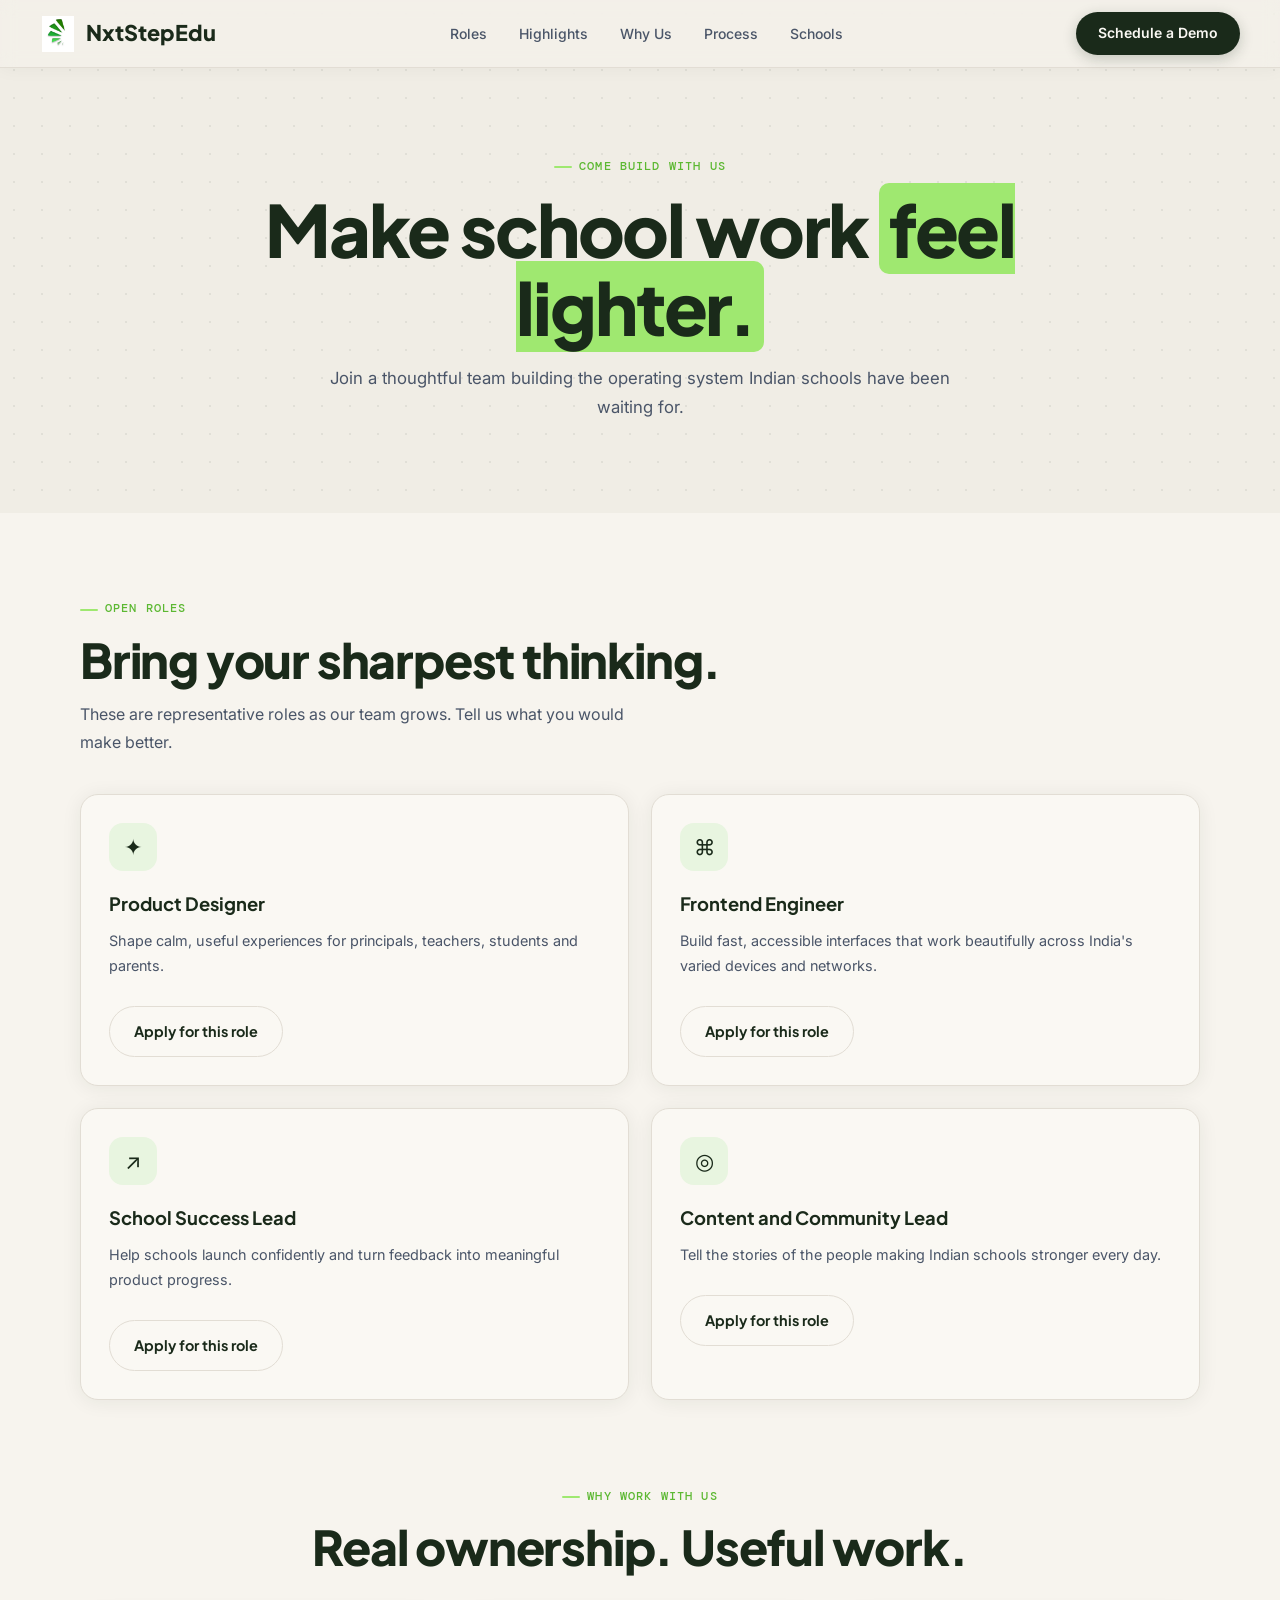
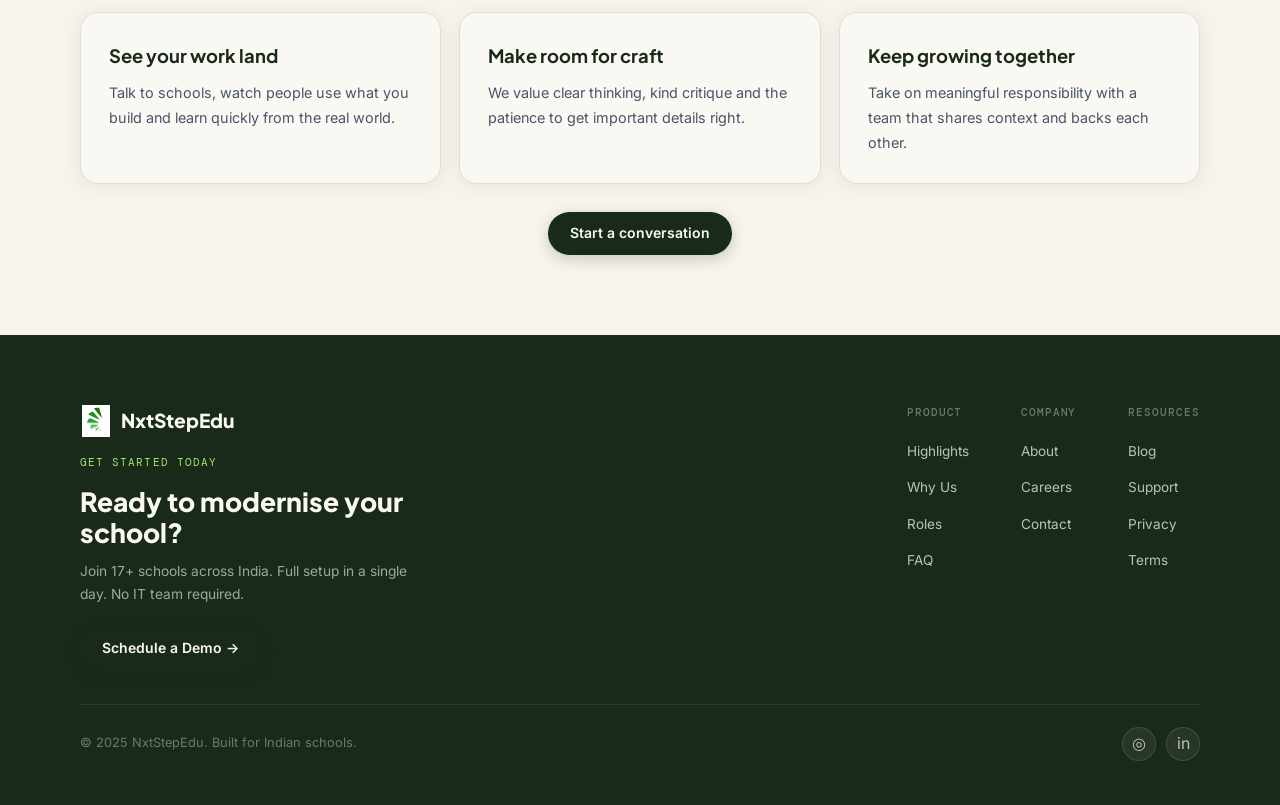
==== landing_page/careers.html @ 78afd1f9 "Add NxtStepEdu site pages" ====
<!doctype html><html lang="en"><head><meta charset="UTF-8"><meta name="viewport" content="width=device-width, initial-scale=1.0"><title>Careers at NxtStepEdu</title><link rel="preconnect" href="https://fonts.googleapis.com"><link rel="preconnect" href="https://fonts.gstatic.com" crossorigin><link href="https://fonts.googleapis.com/css2?family=Plus+Jakarta+Sans:wght@400;500;600;700;800&family=Inter:wght@400;500;600&family=DM+Mono:wght@400;500&display=swap" rel="stylesheet"><link rel="stylesheet" href="site.css"></head><body>
<nav id="nav"><a class="logo" href="index.html"><div class="logo-mark"><img src="brochure/nxtstepedu_logo.png" alt=""></div>NxtStepEdu</a><ul class="nav-links"><li><a href="index.html#roles">Roles</a></li><li><a href="index.html#wow">Highlights</a></li><li><a href="index.html#features">Why Us</a></li><li><a href="index.html#how">Process</a></li><li><a href="index.html#schools">Schools</a></li></ul><div class="nav-right"><a class="btn-primary" href="contact.html#contact-form">Schedule a Demo</a></div><button class="ham" id="ham" aria-label="Menu"><span></span><span></span><span></span></button></nav><div class="mob-menu" id="mob"><a href="index.html#roles">Roles</a><a href="index.html#wow">Highlights</a><a href="index.html#features">Why Us</a><a href="index.html#how">Process</a><a href="index.html#schools">Schools</a><a class="btn-primary" href="contact.html#contact-form">Schedule a Demo</a></div>
<header class="page-hero"><div class="hero-inner"><div class="eyebrow">Come build with us</div><h1 class="page-title">Make school work <em>feel lighter.</em></h1><p class="page-sub">Join a thoughtful team building the operating system Indian schools have been waiting for.</p></div></header><main><section class="section"><div class="section-head"><div class="eyebrow">Open roles</div><h2 class="section-title">Bring your sharpest thinking.</h2><p class="section-sub">These are representative roles as our team grows. Tell us what you would make better.</p></div><div class="grid-2"><article class="card"><div class="icon-box">✦</div><h3>Product Designer</h3><p>Shape calm, useful experiences for principals, teachers, students and parents.</p><div class="actions"><a class="btn-outline" href="contact.html?role=Product%20Designer#contact-form">Apply for this role</a></div></article><article class="card"><div class="icon-box">⌘</div><h3>Frontend Engineer</h3><p>Build fast, accessible interfaces that work beautifully across India's varied devices and networks.</p><div class="actions"><a class="btn-outline" href="contact.html?role=Frontend%20Engineer#contact-form">Apply for this role</a></div></article><article class="card"><div class="icon-box">↗</div><h3>School Success Lead</h3><p>Help schools launch confidently and turn feedback into meaningful product progress.</p><div class="actions"><a class="btn-outline" href="contact.html?role=School%20Success%20Lead#contact-form">Apply for this role</a></div></article><article class="card"><div class="icon-box">◎</div><h3>Content and Community Lead</h3><p>Tell the stories of the people making Indian schools stronger every day.</p><div class="actions"><a class="btn-outline" href="contact.html?role=Content%20and%20Community%20Lead#contact-form">Apply for this role</a></div></article></div></section><section class="section" style="padding-top:0"><div class="section-head center"><div class="eyebrow">Why work with us</div><h2 class="section-title">Real ownership. Useful work.</h2></div><div class="grid-3"><div class="card"><h3>See your work land</h3><p>Talk to schools, watch people use what you build and learn quickly from the real world.</p></div><div class="card"><h3>Make room for craft</h3><p>We value clear thinking, kind critique and the patience to get important details right.</p></div><div class="card"><h3>Keep growing together</h3><p>Take on meaningful responsibility with a team that shares context and backs each other.</p></div></div><div class="actions" style="justify-content:center"><a class="btn-primary" href="contact.html#contact-form">Start a conversation</a></div></section></main>
<footer><div class="footer-wrap"><div class="footer-top"><div class="footer-brand"><div class="footer-logo"><div class="footer-logo-mark"><img src="brochure/nxtstepedu_logo.png" alt=""></div>NxtStepEdu</div><div class="cta-badge">GET STARTED TODAY</div><h2 class="footer-brand-title d">Ready to modernise your school?</h2><p class="footer-brand-sub">Join 17+ schools across India. Full setup in a single day. No IT team required.</p><a class="btn-primary" href="contact.html#contact-form">Schedule a Demo →</a></div><div class="footer-cols"><div class="footer-col"><h4>Product</h4><ul><li><a href="index.html#wow">Highlights</a></li><li><a href="index.html#features">Why Us</a></li><li><a href="index.html#roles">Roles</a></li><li><a href="support.html">FAQ</a></li></ul></div><div class="footer-col"><h4>Company</h4><ul><li><a href="about.html">About</a></li><li><a href="careers.html">Careers</a></li><li><a href="contact.html">Contact</a></li></ul></div><div class="footer-col"><h4>Resources</h4><ul><li><a href="blog.html">Blog</a></li><li><a href="support.html">Support</a></li><li><a href="privacy.html">Privacy</a></li><li><a href="terms.html">Terms</a></li></ul></div></div></div><div class="footer-divider"></div><div class="footer-bottom"><div class="footer-copy">© 2025 NxtStepEdu. Built for Indian schools.</div><div class="footer-social"><a href="https://www.instagram.com" aria-label="Instagram">◎</a><a href="https://www.linkedin.com" aria-label="LinkedIn">in</a></div></div></div></footer><script src="site.js"></script></body></html>
---- landing_page/site.css ----
*,*::before,*::after{box-sizing:border-box;margin:0;padding:0}
:root{--cream:#F7F4EE;--cream2:#F0EDE5;--green:#9FE870;--green-dark:#5CB832;--green-pale:#E8F5E0;--ink:#1A2A1A;--slate:#4A5568;--muted:#8896A5;--white:#FAF8F3;--border:#E2DDD4;--border2:#C8E8B0;--card:#FFFFFF;--radius:18px;--radius-sm:10px;--shadow:0 2px 20px rgba(26,42,26,.07);--shadow-md:0 8px 40px rgba(26,42,26,.1);--maxw:1160px}
html{scroll-behavior:smooth}body{background:var(--cream);color:var(--ink);font-family:"Inter",sans-serif;overflow-x:hidden;line-height:1.6}a{text-decoration:none;color:inherit}button{cursor:pointer;font-family:"Inter",sans-serif}img{max-width:100%}.d{font-family:"Plus Jakarta Sans",sans-serif}.mono{font-family:"DM Mono",monospace}
nav{position:fixed;top:0;left:0;right:0;z-index:100;padding:0 40px;height:68px;display:flex;align-items:center;justify-content:space-between;background:rgba(247,244,238,.45);backdrop-filter:blur(8px);-webkit-backdrop-filter:blur(8px);border-bottom:1px solid var(--border);box-shadow:0 2px 16px rgba(26,42,26,.04)}
.logo{font-family:"Plus Jakarta Sans",sans-serif;font-size:1.35rem;font-weight:800;display:flex;align-items:center;gap:10px}.logo-mark{width:36px;height:36px;display:flex;align-items:center;justify-content:center}.logo-mark img{width:36px;height:36px;object-fit:contain}.nav-links{display:flex;gap:32px;list-style:none}.nav-links a{color:var(--slate);font-size:.875rem;font-weight:500;position:relative}.nav-links a::after{content:"";position:absolute;bottom:-3px;left:0;right:0;height:2px;background:var(--green);border-radius:2px;transform:scaleX(0);transform-origin:left;transition:transform .25s ease}.nav-links a:hover,.nav-links a.active{color:var(--ink)}.nav-links a:hover::after,.nav-links a.active::after{transform:scaleX(1)}.nav-right{display:flex;gap:10px;align-items:center}.btn-primary{display:inline-flex;align-items:center;justify-content:center;background:var(--ink);color:var(--white);border:none;padding:10px 22px;border-radius:50px;font-size:.875rem;font-weight:600;transition:all .22s;box-shadow:0 4px 14px rgba(26,42,26,.22)}.btn-primary:hover{background:#2d4a2d;transform:translateY(-1px);box-shadow:0 6px 20px rgba(26,42,26,.3)}.ham{display:none;flex-direction:column;gap:5px;background:none;border:none;padding:4px}.ham span{width:22px;height:2px;background:var(--ink);border-radius:2px;display:block}.mob-menu{display:none;position:fixed;top:68px;left:0;right:0;background:rgba(247,244,238,.97);backdrop-filter:blur(50px);border-bottom:1px solid var(--border);padding:20px;flex-direction:column;gap:12px;z-index:99}.mob-menu.open{display:flex}.mob-menu a{color:var(--slate);font-size:.95rem;padding:8px 0;border-bottom:1px solid var(--border)}
.page-hero{position:relative;overflow:hidden;padding:150px 20px 90px;text-align:center;background:var(--cream2)}.page-hero::before{content:"";position:absolute;inset:0;background-image:radial-gradient(rgba(26,42,26,.07) 1.5px,transparent 1.5px);background-size:28px 28px}.hero-inner{max-width:820px;margin:auto;position:relative;z-index:1}.eyebrow{display:inline-flex;align-items:center;gap:7px;font-family:"DM Mono",monospace;font-size:.72rem;letter-spacing:.1em;text-transform:uppercase;color:var(--green-dark);font-weight:500;margin-bottom:14px}.eyebrow::before{content:"";width:18px;height:2px;background:var(--green);border-radius:2px}.page-title{font-family:"Plus Jakarta Sans",sans-serif;font-size:clamp(2rem,6vw,4.5rem);font-weight:800;line-height:1.08;letter-spacing:-.03em;margin-bottom:18px}.page-title em{font-style:normal;background:var(--green);padding:0 .12em;border-radius:10px}.page-sub{color:var(--slate);font-size:1.05rem;max-width:620px;margin:auto;line-height:1.75}.section{padding:80px 20px;max-width:1160px;margin:0 auto}.section-title{font-family:"Plus Jakarta Sans",sans-serif;font-size:clamp(1.75rem,5vw,3rem);font-weight:800;line-height:1.12;letter-spacing:-.025em;color:var(--ink);margin-bottom:14px}.section-sub{color:var(--slate);font-size:1rem;max-width:560px;line-height:1.75}.section-head{margin-bottom:38px}.section-head.center{text-align:center}.section-head.center .section-sub{margin:auto}.grid-2{display:grid;grid-template-columns:repeat(2,1fr);gap:22px}.grid-3{display:grid;grid-template-columns:repeat(3,1fr);gap:18px}.card{background:var(--white);border:1.5px solid var(--border);border-radius:var(--radius);padding:28px;box-shadow:var(--shadow);transition:all .25s}.card:hover{transform:translateY(-4px);border-color:var(--border2);box-shadow:var(--shadow-md)}.icon-box{width:48px;height:48px;border-radius:14px;background:var(--green-pale);display:flex;align-items:center;justify-content:center;font-size:1.35rem;margin-bottom:18px}.card h3{font-family:"Plus Jakarta Sans",sans-serif;font-size:1.15rem;margin-bottom:9px}.card p{font-size:.9rem;color:var(--slate);line-height:1.75}.stats-grid{display:grid;grid-template-columns:repeat(4,1fr);gap:16px}.stat-card{background:var(--white);border:1.5px solid var(--border);border-radius:var(--radius);padding:28px 16px;text-align:center;transition:all .3s}.stat-card:hover{transform:translateY(-4px);border-color:var(--border2);box-shadow:var(--shadow-md)}.stat-num{font-family:"Plus Jakarta Sans",sans-serif;font-size:clamp(1.8rem,4vw,2.6rem);font-weight:800;color:var(--ink);line-height:1;margin-bottom:6px}.stat-num span{color:var(--green-dark)}.stat-label{font-size:.82rem;color:var(--muted);font-weight:500}.actions{display:flex;gap:14px;flex-wrap:wrap;margin-top:28px}.btn-outline{display:inline-flex;align-items:center;justify-content:center;padding:13px 24px;border-radius:50px;font-size:.9rem;font-weight:700;background:var(--white);color:var(--ink);border:1.5px solid var(--border);font-family:"Plus Jakarta Sans",sans-serif}.btn-outline:hover{border-color:var(--green-dark)}
.form-card{max-width:720px;margin:auto}.form-group{margin-bottom:14px}.form-label{display:block;font-size:.76rem;font-weight:700;color:var(--slate);margin-bottom:6px}.form-input{width:100%;background:var(--cream);border:1.5px solid var(--border);border-radius:var(--radius-sm);padding:12px 14px;color:var(--ink);font-family:"Inter",sans-serif;font-size:.9rem}.form-input:focus{outline:none;border-color:var(--green-dark);background:var(--white)}.form-row{display:grid;grid-template-columns:1fr 1fr;gap:12px}.form-submit{width:100%;border:none;background:var(--ink);color:var(--white);padding:13px;border-radius:50px;font-weight:700;font-family:"Plus Jakarta Sans",sans-serif}.form-success{display:none;text-align:center;padding:30px}.form-success.show{display:block}.form-success h3{font-family:"Plus Jakarta Sans",sans-serif;margin:12px 0 6px}.form-success p{color:var(--slate);font-size:.9rem}.faq-list{display:flex;flex-direction:column;gap:10px;max-width:820px;margin:auto}.faq-item{background:var(--white);border:1.5px solid var(--border);border-radius:var(--radius-sm);overflow:hidden;transition:border-color .2s;box-shadow:0 2px 12px rgba(26,42,26,.06)}.faq-item.open{border-color:var(--border2)}.faq-q{padding:18px 20px;font-family:"Plus Jakarta Sans",sans-serif;font-weight:700;font-size:.92rem;display:flex;align-items:center;justify-content:space-between;gap:16px;cursor:pointer}.faq-toggle{width:25px;height:25px;border:1.5px solid var(--border);border-radius:50%;display:flex;align-items:center;justify-content:center;flex-shrink:0;font-size:1.1rem;font-weight:400;transition:all .2s}.faq-item.open .faq-toggle{background:var(--green);border-color:var(--green);transform:rotate(45deg)}.faq-ans{max-height:0;overflow:hidden;transition:max-height .3s ease}.faq-item.open .faq-ans{max-height:220px}.faq-ans-inner{padding:0 20px 18px;color:var(--slate);font-size:.88rem;line-height:1.75}
footer{background:var(--ink);color:var(--white)}.footer-wrap{padding:70px 20px 44px;max-width:1160px;margin:auto}.footer-top{display:flex;justify-content:space-between;gap:52px;flex-wrap:wrap;padding-bottom:34px}.footer-brand{max-width:340px}.footer-logo{font-family:"Plus Jakarta Sans",sans-serif;font-size:1.2rem;font-weight:800;display:flex;align-items:center;gap:9px;margin-bottom:18px}.footer-logo-mark{width:32px;height:32px;display:flex;align-items:center;justify-content:center}.footer-logo-mark img{width:32px;height:32px;object-fit:contain}.cta-badge{font-family:"DM Mono",monospace;font-size:.66rem;letter-spacing:.1em;color:var(--green);margin-bottom:14px}.footer-brand-title{font-weight:800;font-size:1.65rem;line-height:1.18;margin-bottom:12px}.footer-brand-sub{font-size:.86rem;color:#9CAA9C;line-height:1.65;margin-bottom:22px}.footer-cols{display:flex;gap:52px;flex-wrap:wrap}.footer-col h4{font-family:"DM Mono",monospace;font-size:.66rem;letter-spacing:.09em;color:#6B7A6B;text-transform:uppercase;margin-bottom:16px;font-weight:500}.footer-col ul{list-style:none;display:flex;flex-direction:column;gap:11px}.footer-col a{font-size:.85rem;color:#B8C4B4}.footer-col a:hover{color:var(--green)}.footer-divider{height:1px;background:rgba(255,255,255,.08)}.footer-bottom{display:flex;justify-content:space-between;align-items:center;padding-top:22px;flex-wrap:wrap;gap:14px}.footer-copy{font-size:.8rem;color:#6B7A6B}.footer-social{display:flex;gap:10px}.footer-social a{width:34px;height:34px;border-radius:50%;background:rgba(255,255,255,.06);border:1.5px solid rgba(255,255,255,.12);display:flex;align-items:center;justify-content:center;color:#B8C4B4}.footer-social svg{width:15px;height:15px}
@media(max-width:1024px){.nav-links{gap:20px}.section{padding:70px 20px}}@media(max-width:860px){nav{padding:0 20px}.nav-links,.nav-right{display:none}.ham{display:flex}.grid-3{grid-template-columns:repeat(2,1fr)}.stats-grid{grid-template-columns:repeat(2,1fr)}}@media(max-width:640px){.page-hero{padding:130px 20px 70px}.grid-2,.grid-3{grid-template-columns:1fr}.section{padding:58px 20px}.form-row{grid-template-columns:1fr}.footer-cols{gap:30px}.footer-top{gap:30px}}@media(prefers-reduced-motion:reduce){*{animation-duration:.01ms!important;transition-duration:.01ms!important}}
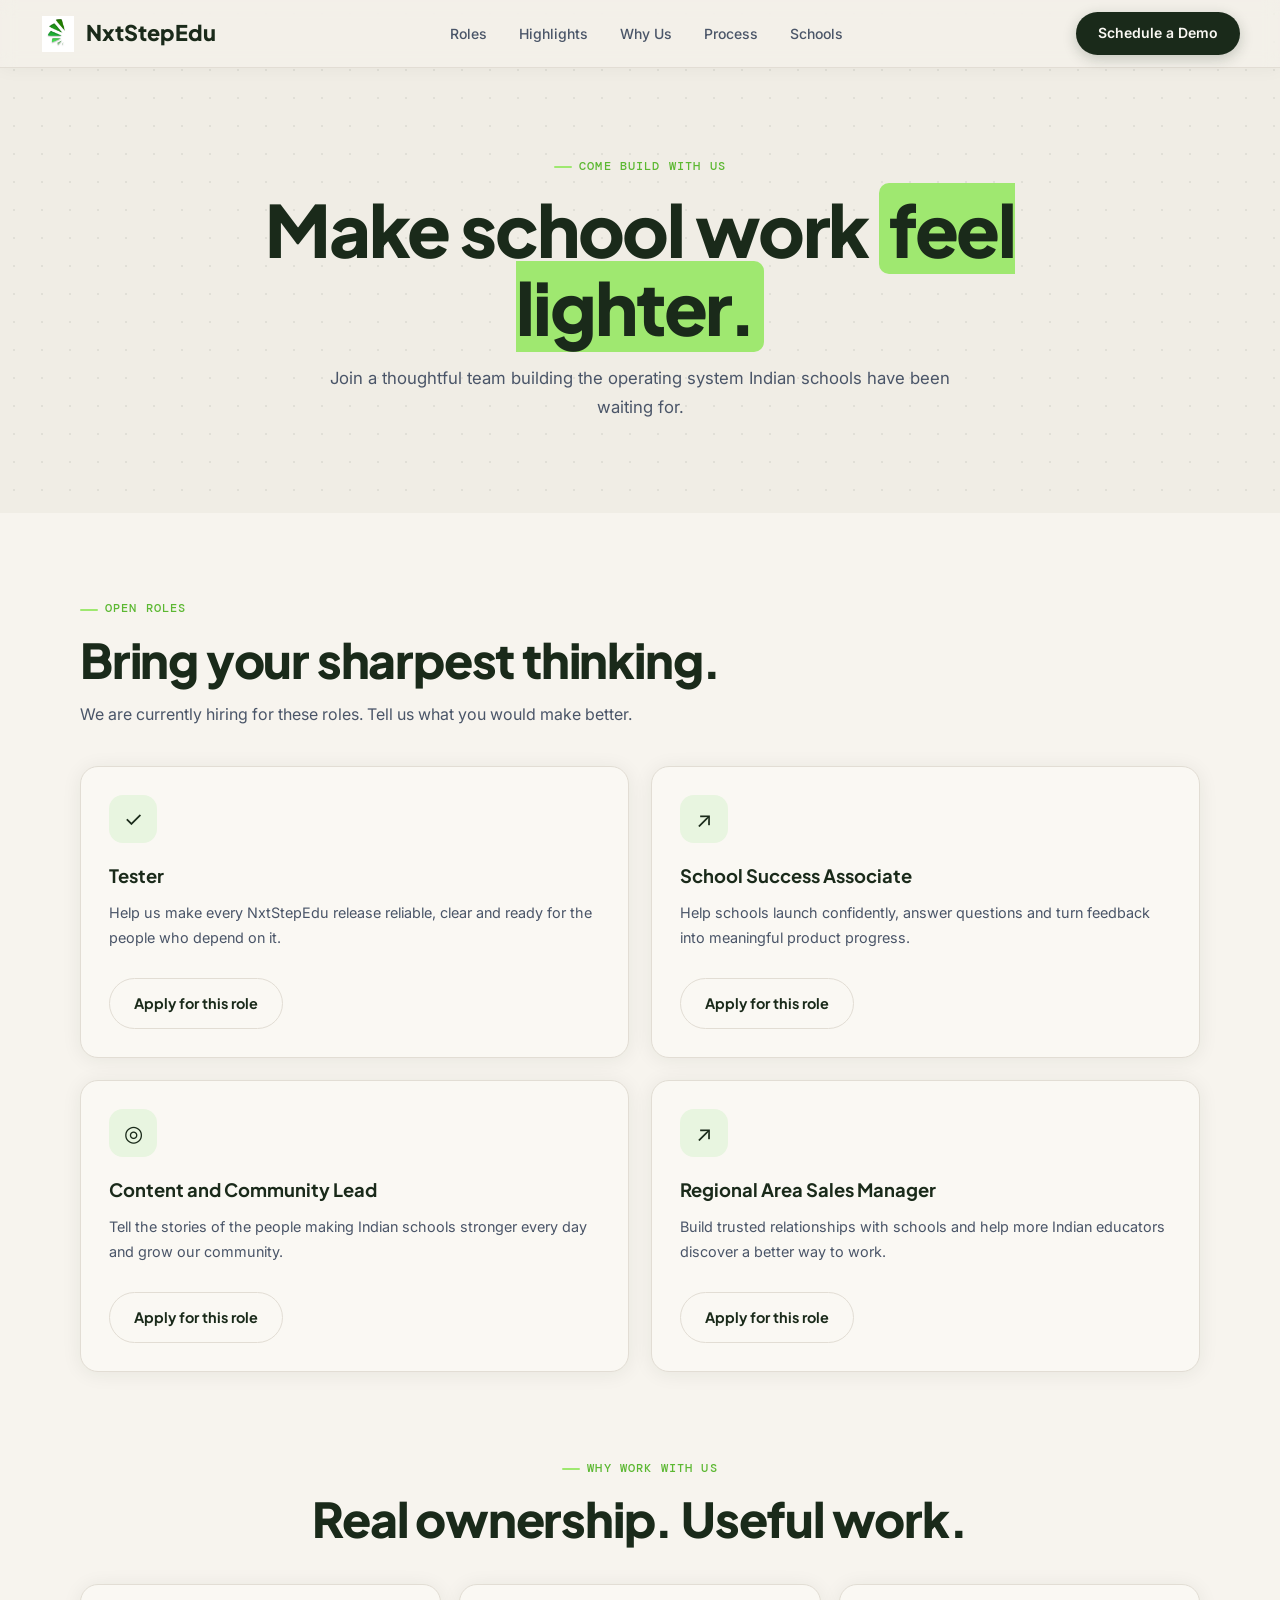
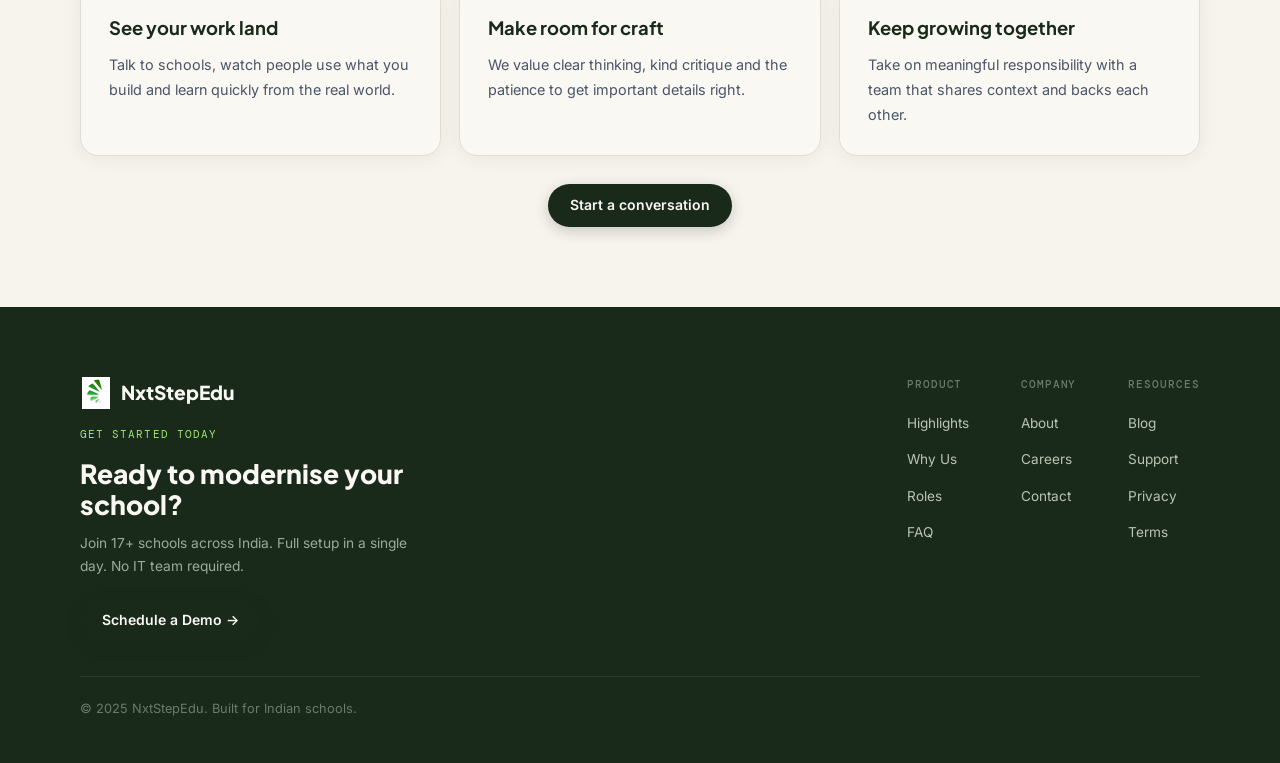
==== commit 5514d6cf: "Update careers and contact details" ====
--- a/landing_page/careers.html
+++ b/landing_page/careers.html
@@ -1,4 +1,21 @@
-<!doctype html><html lang="en"><head><meta charset="UTF-8"><meta name="viewport" content="width=device-width, initial-scale=1.0"><title>Careers at NxtStepEdu</title><link rel="preconnect" href="https://fonts.googleapis.com"><link rel="preconnect" href="https://fonts.gstatic.com" crossorigin><link href="https://fonts.googleapis.com/css2?family=Plus+Jakarta+Sans:wght@400;500;600;700;800&family=Inter:wght@400;500;600&family=DM+Mono:wght@400;500&display=swap" rel="stylesheet"><link rel="stylesheet" href="site.css"></head><body>
-<nav id="nav"><a class="logo" href="index.html"><div class="logo-mark"><img src="brochure/nxtstepedu_logo.png" alt=""></div>NxtStepEdu</a><ul class="nav-links"><li><a href="index.html#roles">Roles</a></li><li><a href="index.html#wow">Highlights</a></li><li><a href="index.html#features">Why Us</a></li><li><a href="index.html#how">Process</a></li><li><a href="index.html#schools">Schools</a></li></ul><div class="nav-right"><a class="btn-primary" href="contact.html#contact-form">Schedule a Demo</a></div><button class="ham" id="ham" aria-label="Menu"><span></span><span></span><span></span></button></nav><div class="mob-menu" id="mob"><a href="index.html#roles">Roles</a><a href="index.html#wow">Highlights</a><a href="index.html#features">Why Us</a><a href="index.html#how">Process</a><a href="index.html#schools">Schools</a><a class="btn-primary" href="contact.html#contact-form">Schedule a Demo</a></div>
-<header class="page-hero"><div class="hero-inner"><div class="eyebrow">Come build with us</div><h1 class="page-title">Make school work <em>feel lighter.</em></h1><p class="page-sub">Join a thoughtful team building the operating system Indian schools have been waiting for.</p></div></header><main><section class="section"><div class="section-head"><div class="eyebrow">Open roles</div><h2 class="section-title">Bring your sharpest thinking.</h2><p class="section-sub">These are representative roles as our team grows. Tell us what you would make better.</p></div><div class="grid-2"><article class="card"><div class="icon-box">✦</div><h3>Product Designer</h3><p>Shape calm, useful experiences for principals, teachers, students and parents.</p><div class="actions"><a class="btn-outline" href="contact.html?role=Product%20Designer#contact-form">Apply for this role</a></div></article><article class="card"><div class="icon-box">⌘</div><h3>Frontend Engineer</h3><p>Build fast, accessible interfaces that work beautifully across India's varied devices and networks.</p><div class="actions"><a class="btn-outline" href="contact.html?role=Frontend%20Engineer#contact-form">Apply for this role</a></div></article><article class="card"><div class="icon-box">↗</div><h3>School Success Lead</h3><p>Help schools launch confidently and turn feedback into meaningful product progress.</p><div class="actions"><a class="btn-outline" href="contact.html?role=School%20Success%20Lead#contact-form">Apply for this role</a></div></article><article class="card"><div class="icon-box">◎</div><h3>Content and Community Lead</h3><p>Tell the stories of the people making Indian schools stronger every day.</p><div class="actions"><a class="btn-outline" href="contact.html?role=Content%20and%20Community%20Lead#contact-form">Apply for this role</a></div></article></div></section><section class="section" style="padding-top:0"><div class="section-head center"><div class="eyebrow">Why work with us</div><h2 class="section-title">Real ownership. Useful work.</h2></div><div class="grid-3"><div class="card"><h3>See your work land</h3><p>Talk to schools, watch people use what you build and learn quickly from the real world.</p></div><div class="card"><h3>Make room for craft</h3><p>We value clear thinking, kind critique and the patience to get important details right.</p></div><div class="card"><h3>Keep growing together</h3><p>Take on meaningful responsibility with a team that shares context and backs each other.</p></div></div><div class="actions" style="justify-content:center"><a class="btn-primary" href="contact.html#contact-form">Start a conversation</a></div></section></main>
-<footer><div class="footer-wrap"><div class="footer-top"><div class="footer-brand"><div class="footer-logo"><div class="footer-logo-mark"><img src="brochure/nxtstepedu_logo.png" alt=""></div>NxtStepEdu</div><div class="cta-badge">GET STARTED TODAY</div><h2 class="footer-brand-title d">Ready to modernise your school?</h2><p class="footer-brand-sub">Join 17+ schools across India. Full setup in a single day. No IT team required.</p><a class="btn-primary" href="contact.html#contact-form">Schedule a Demo →</a></div><div class="footer-cols"><div class="footer-col"><h4>Product</h4><ul><li><a href="index.html#wow">Highlights</a></li><li><a href="index.html#features">Why Us</a></li><li><a href="index.html#roles">Roles</a></li><li><a href="support.html">FAQ</a></li></ul></div><div class="footer-col"><h4>Company</h4><ul><li><a href="about.html">About</a></li><li><a href="careers.html">Careers</a></li><li><a href="contact.html">Contact</a></li></ul></div><div class="footer-col"><h4>Resources</h4><ul><li><a href="blog.html">Blog</a></li><li><a href="support.html">Support</a></li><li><a href="privacy.html">Privacy</a></li><li><a href="terms.html">Terms</a></li></ul></div></div></div><div class="footer-divider"></div><div class="footer-bottom"><div class="footer-copy">© 2025 NxtStepEdu. Built for Indian schools.</div><div class="footer-social"><a href="https://www.instagram.com" aria-label="Instagram">◎</a><a href="https://www.linkedin.com" aria-label="LinkedIn">in</a></div></div></div></footer><script src="site.js"></script></body></html>+<!doctype html>
+<html lang="en">
+<head>
+<meta charset="UTF-8"><meta name="viewport" content="width=device-width, initial-scale=1.0">
+<title>Careers at NxtStepEdu</title>
+<link rel="preconnect" href="https://fonts.googleapis.com"><link rel="preconnect" href="https://fonts.gstatic.com" crossorigin>
+<link href="https://fonts.googleapis.com/css2?family=Plus+Jakarta+Sans:wght@400;500;600;700;800&family=Inter:wght@400;500;600&family=DM+Mono:wght@400;500&display=swap" rel="stylesheet"><link rel="stylesheet" href="site.css">
+</head>
+<body>
+<nav id="nav"><a class="logo" href="index.html"><div class="logo-mark"><img src="brochure/nxtstepedu_logo.png" alt=""></div>NxtStepEdu</a><ul class="nav-links"><li><a href="index.html#roles">Roles</a></li><li><a href="index.html#wow">Highlights</a></li><li><a href="index.html#features">Why Us</a></li><li><a href="index.html#how">Process</a></li><li><a href="index.html#schools">Schools</a></li></ul><div class="nav-right"><a class="btn-primary" href="contact.html#contact-form">Schedule a Demo</a></div><button class="ham" id="ham" aria-label="Menu"><span></span><span></span><span></span></button></nav>
+<div class="mob-menu" id="mob"><a href="index.html#roles">Roles</a><a href="index.html#wow">Highlights</a><a href="index.html#features">Why Us</a><a href="index.html#how">Process</a><a href="index.html#schools">Schools</a><a class="btn-primary" href="contact.html#contact-form">Schedule a Demo</a></div>
+<header class="page-hero"><div class="hero-inner"><div class="eyebrow">Come build with us</div><h1 class="page-title">Make school work <em>feel lighter.</em></h1><p class="page-sub">Join a thoughtful team building the operating system Indian schools have been waiting for.</p></div></header>
+<main><section class="section"><div class="section-head"><div class="eyebrow">Open roles</div><h2 class="section-title">Bring your sharpest thinking.</h2><p class="section-sub">We are currently hiring for these roles. Tell us what you would make better.</p></div><div class="grid-2">
+<article class="card"><div class="icon-box">✓</div><h3>Tester</h3><p>Help us make every NxtStepEdu release reliable, clear and ready for the people who depend on it.</p><div class="actions"><a class="btn-outline" href="contact.html?role=Tester#contact-form">Apply for this role</a></div></article>
+<article class="card"><div class="icon-box">↗</div><h3>School Success Associate</h3><p>Help schools launch confidently, answer questions and turn feedback into meaningful product progress.</p><div class="actions"><a class="btn-outline" href="contact.html?role=School%20Success%20Associate#contact-form">Apply for this role</a></div></article>
+<article class="card"><div class="icon-box">◎</div><h3>Content and Community Lead</h3><p>Tell the stories of the people making Indian schools stronger every day and grow our community.</p><div class="actions"><a class="btn-outline" href="contact.html?role=Content%20and%20Community%20Lead#contact-form">Apply for this role</a></div></article>
+<article class="card"><div class="icon-box">↗</div><h3>Regional Area Sales Manager</h3><p>Build trusted relationships with schools and help more Indian educators discover a better way to work.</p><div class="actions"><a class="btn-outline" href="contact.html?role=Regional%20Area%20Sales%20Manager#contact-form">Apply for this role</a></div></article>
+</div></section><section class="section" style="padding-top:0"><div class="section-head center"><div class="eyebrow">Why work with us</div><h2 class="section-title">Real ownership. Useful work.</h2></div><div class="grid-3"><div class="card"><h3>See your work land</h3><p>Talk to schools, watch people use what you build and learn quickly from the real world.</p></div><div class="card"><h3>Make room for craft</h3><p>We value clear thinking, kind critique and the patience to get important details right.</p></div><div class="card"><h3>Keep growing together</h3><p>Take on meaningful responsibility with a team that shares context and backs each other.</p></div></div><div class="actions" style="justify-content:center"><a class="btn-primary" href="contact.html#contact-form">Start a conversation</a></div></section></main>
+<footer><div class="footer-wrap"><div class="footer-top"><div class="footer-brand"><div class="footer-logo"><div class="footer-logo-mark"><img src="brochure/nxtstepedu_logo.png" alt=""></div>NxtStepEdu</div><div class="cta-badge">GET STARTED TODAY</div><h2 class="footer-brand-title d">Ready to modernise your school?</h2><p class="footer-brand-sub">Join 17+ schools across India. Full setup in a single day. No IT team required.</p><a class="btn-primary" href="contact.html#contact-form">Schedule a Demo →</a></div><div class="footer-cols"><div class="footer-col"><h4>Product</h4><ul><li><a href="index.html#wow">Highlights</a></li><li><a href="index.html#features">Why Us</a></li><li><a href="index.html#roles">Roles</a></li><li><a href="support.html">FAQ</a></li></ul></div><div class="footer-col"><h4>Company</h4><ul><li><a href="about.html">About</a></li><li><a href="careers.html">Careers</a></li><li><a href="contact.html">Contact</a></li></ul></div><div class="footer-col"><h4>Resources</h4><ul><li><a href="blog.html">Blog</a></li><li><a href="support.html">Support</a></li><li><a href="privacy.html">Privacy</a></li><li><a href="terms.html">Terms</a></li></ul></div></div></div><div class="footer-divider"></div><div class="footer-bottom"><div class="footer-copy">© 2025 NxtStepEdu. Built for Indian schools.</div></div></div></footer><script src="site.js"></script>
+</body>
+</html>
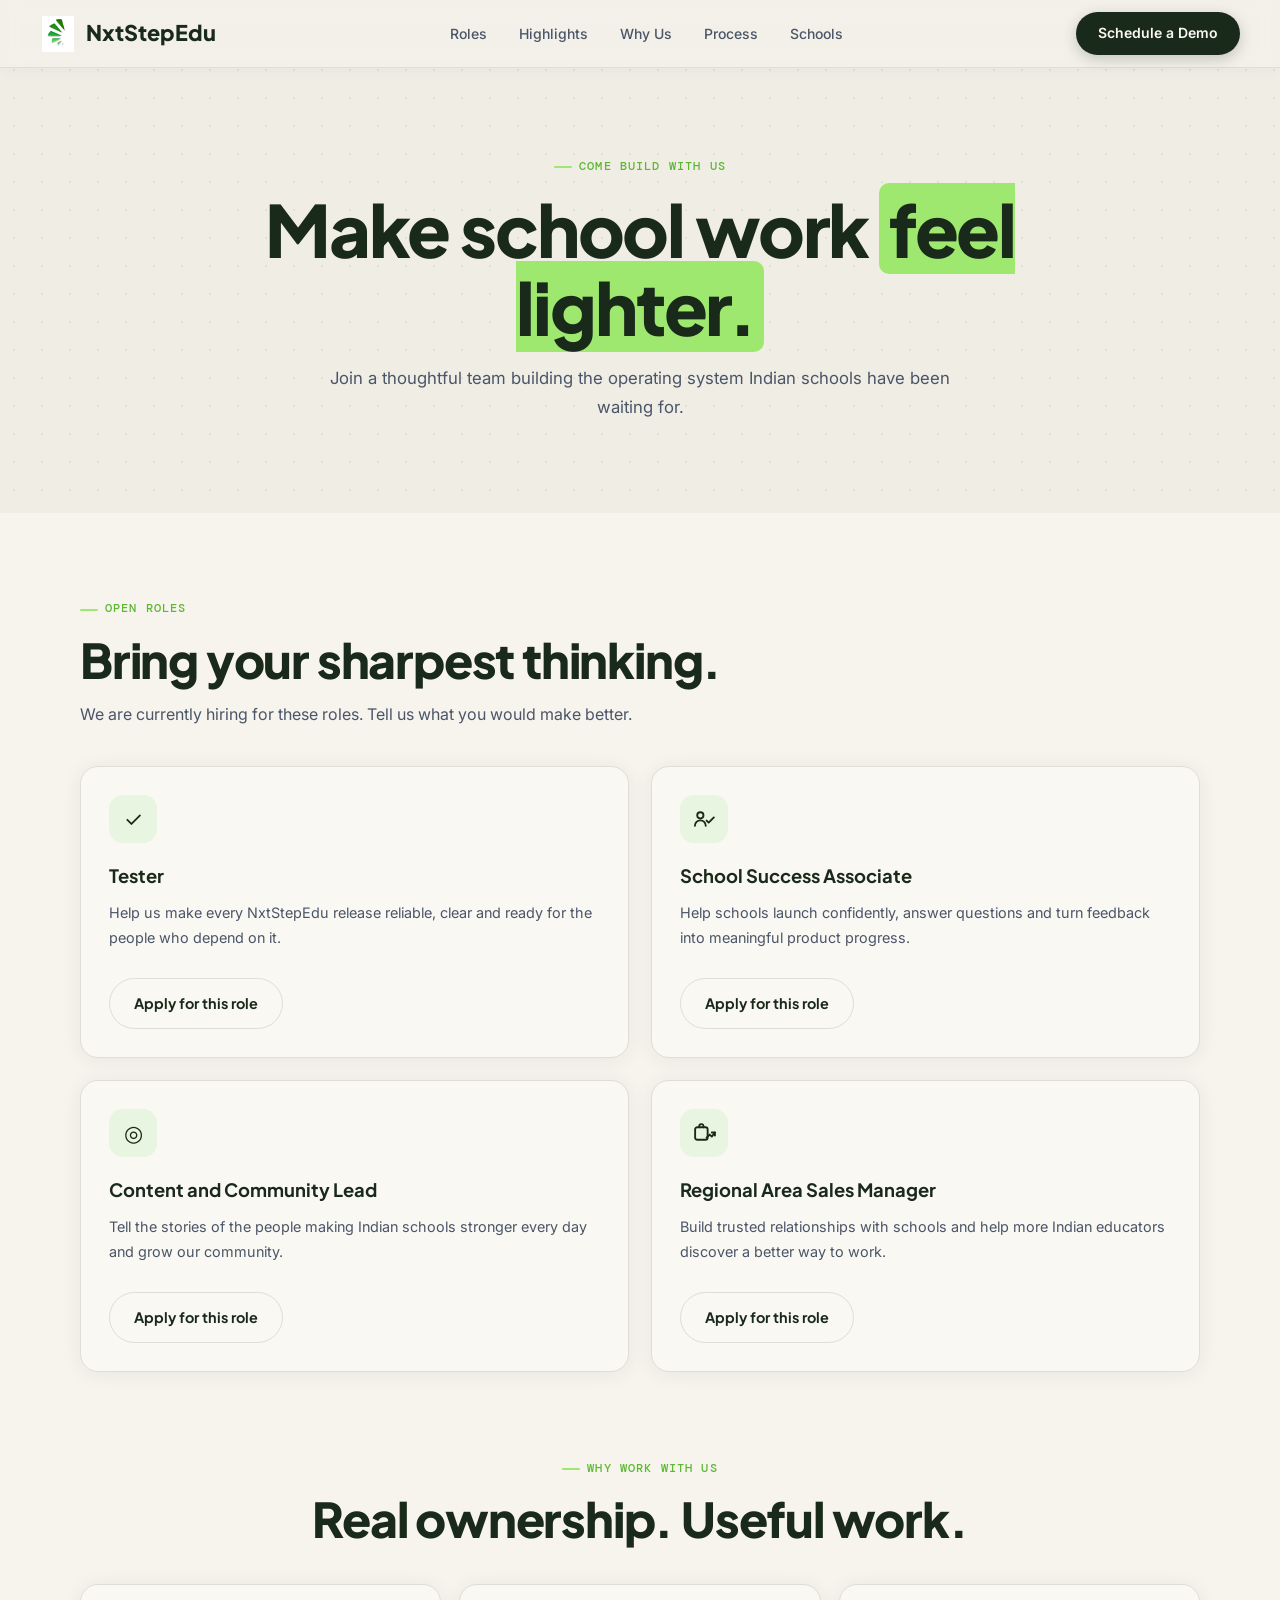
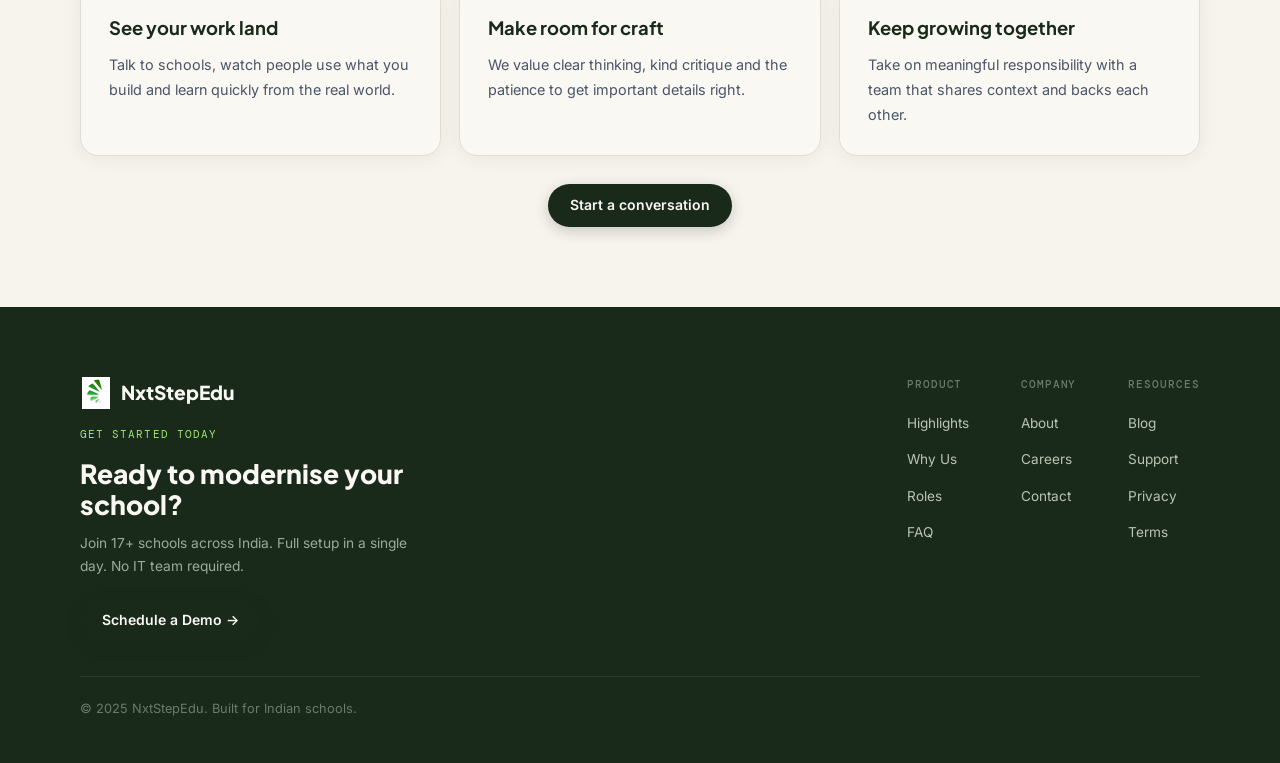
==== commit 318ae83c: "Connect enquiries and improve role icons" ====
--- a/landing_page/careers.html
+++ b/landing_page/careers.html
@@ -12,9 +12,9 @@
 <header class="page-hero"><div class="hero-inner"><div class="eyebrow">Come build with us</div><h1 class="page-title">Make school work <em>feel lighter.</em></h1><p class="page-sub">Join a thoughtful team building the operating system Indian schools have been waiting for.</p></div></header>
 <main><section class="section"><div class="section-head"><div class="eyebrow">Open roles</div><h2 class="section-title">Bring your sharpest thinking.</h2><p class="section-sub">We are currently hiring for these roles. Tell us what you would make better.</p></div><div class="grid-2">
 <article class="card"><div class="icon-box">✓</div><h3>Tester</h3><p>Help us make every NxtStepEdu release reliable, clear and ready for the people who depend on it.</p><div class="actions"><a class="btn-outline" href="contact.html?role=Tester#contact-form">Apply for this role</a></div></article>
-<article class="card"><div class="icon-box">↗</div><h3>School Success Associate</h3><p>Help schools launch confidently, answer questions and turn feedback into meaningful product progress.</p><div class="actions"><a class="btn-outline" href="contact.html?role=School%20Success%20Associate#contact-form">Apply for this role</a></div></article>
+<article class="card"><div class="icon-box"><svg width="25" height="25" viewBox="0 0 24 24" aria-hidden="true" fill="none" stroke="currentColor" stroke-width="1.8" stroke-linecap="round" stroke-linejoin="round"><circle cx="8" cy="8" r="3"></circle><path d="M2.8 18a5.2 5.2 0 0 1 10.4 0"></path><path d="m14 13 2 2 5-5"></path></svg></div><h3>School Success Associate</h3><p>Help schools launch confidently, answer questions and turn feedback into meaningful product progress.</p><div class="actions"><a class="btn-outline" href="contact.html?role=School%20Success%20Associate#contact-form">Apply for this role</a></div></article>
 <article class="card"><div class="icon-box">◎</div><h3>Content and Community Lead</h3><p>Tell the stories of the people making Indian schools stronger every day and grow our community.</p><div class="actions"><a class="btn-outline" href="contact.html?role=Content%20and%20Community%20Lead#contact-form">Apply for this role</a></div></article>
-<article class="card"><div class="icon-box">↗</div><h3>Regional Area Sales Manager</h3><p>Build trusted relationships with schools and help more Indian educators discover a better way to work.</p><div class="actions"><a class="btn-outline" href="contact.html?role=Regional%20Area%20Sales%20Manager#contact-form">Apply for this role</a></div></article>
+<article class="card"><div class="icon-box"><svg width="25" height="25" viewBox="0 0 24 24" aria-hidden="true" fill="none" stroke="currentColor" stroke-width="1.8" stroke-linecap="round" stroke-linejoin="round"><rect x="3" y="6" width="12" height="12" rx="2"></rect><path d="M7 6V4.8A1.8 1.8 0 0 1 8.8 3h.4A1.8 1.8 0 0 1 11 4.8V6"></path><path d="m14 16 3-3 2 2 3-4"></path><path d="M19 11h3v3"></path></svg></div><h3>Regional Area Sales Manager</h3><p>Build trusted relationships with schools and help more Indian educators discover a better way to work.</p><div class="actions"><a class="btn-outline" href="contact.html?role=Regional%20Area%20Sales%20Manager#contact-form">Apply for this role</a></div></article>
 </div></section><section class="section" style="padding-top:0"><div class="section-head center"><div class="eyebrow">Why work with us</div><h2 class="section-title">Real ownership. Useful work.</h2></div><div class="grid-3"><div class="card"><h3>See your work land</h3><p>Talk to schools, watch people use what you build and learn quickly from the real world.</p></div><div class="card"><h3>Make room for craft</h3><p>We value clear thinking, kind critique and the patience to get important details right.</p></div><div class="card"><h3>Keep growing together</h3><p>Take on meaningful responsibility with a team that shares context and backs each other.</p></div></div><div class="actions" style="justify-content:center"><a class="btn-primary" href="contact.html#contact-form">Start a conversation</a></div></section></main>
 <footer><div class="footer-wrap"><div class="footer-top"><div class="footer-brand"><div class="footer-logo"><div class="footer-logo-mark"><img src="brochure/nxtstepedu_logo.png" alt=""></div>NxtStepEdu</div><div class="cta-badge">GET STARTED TODAY</div><h2 class="footer-brand-title d">Ready to modernise your school?</h2><p class="footer-brand-sub">Join 17+ schools across India. Full setup in a single day. No IT team required.</p><a class="btn-primary" href="contact.html#contact-form">Schedule a Demo →</a></div><div class="footer-cols"><div class="footer-col"><h4>Product</h4><ul><li><a href="index.html#wow">Highlights</a></li><li><a href="index.html#features">Why Us</a></li><li><a href="index.html#roles">Roles</a></li><li><a href="support.html">FAQ</a></li></ul></div><div class="footer-col"><h4>Company</h4><ul><li><a href="about.html">About</a></li><li><a href="careers.html">Careers</a></li><li><a href="contact.html">Contact</a></li></ul></div><div class="footer-col"><h4>Resources</h4><ul><li><a href="blog.html">Blog</a></li><li><a href="support.html">Support</a></li><li><a href="privacy.html">Privacy</a></li><li><a href="terms.html">Terms</a></li></ul></div></div></div><div class="footer-divider"></div><div class="footer-bottom"><div class="footer-copy">© 2025 NxtStepEdu. Built for Indian schools.</div></div></div></footer><script src="site.js"></script>
 </body>
